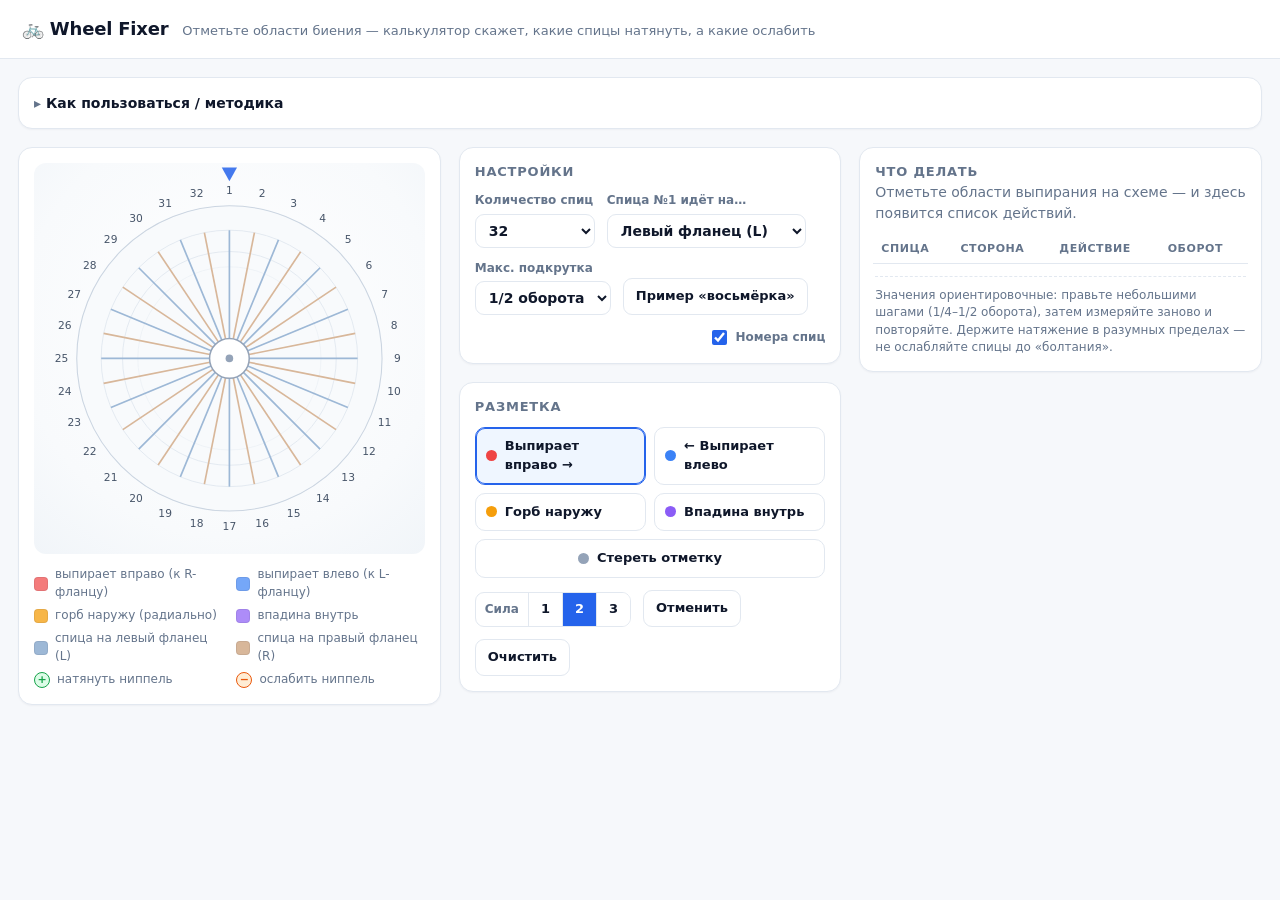
==== index.html @ 0b746a0b "Добавить favicon (SVG) и theme-color" ====
<!doctype html>
<html lang="ru">
<head>
<meta charset="utf-8" />
<meta name="viewport" content="width=device-width, initial-scale=1" />
<meta name="description" content="Калькулятор правки велосипедного колеса: отметьте зоны биения и узнайте, какие спицы натянуть, а какие ослабить." />
<meta name="theme-color" content="#2563eb" />
<link rel="icon" href="favicon.svg" type="image/svg+xml" />
<title>Wheel Fixer — калькулятор правки колеса</title>
<style>
  :root{
    --bg:#f6f8fb; --panel:#ffffff; --border:#e2e8f0; --line:#eef2f7;
    --text:#0f172a; --muted:#64748b; --accent:#2563eb; --accent-soft:#eff6ff;
    --latR:#ef4444; --latL:#3b82f6; --radO:#f59e0b; --radI:#8b5cf6;
    --tight:#16a34a; --tight-soft:#dcfce7; --loose:#ea580c; --loose-soft:#ffedd5;
    --radius:14px;
  }
  *{box-sizing:border-box}
  html,body{height:100%}
  body{
    margin:0; background:var(--bg); color:var(--text);
    font-family:system-ui,-apple-system,"Segoe UI",Roboto,"Helvetica Neue",Arial,sans-serif;
    -webkit-font-smoothing:antialiased; line-height:1.45;
  }
  header{
    padding:16px 22px; background:var(--panel); border-bottom:1px solid var(--border);
    display:flex; align-items:baseline; gap:14px; flex-wrap:wrap;
  }
  header h1{font-size:18px; margin:0; letter-spacing:-0.2px}
  header .sub{color:var(--muted); font-size:13px}
  header .sub a{color:var(--accent); text-decoration:none}

  main{
    max-width:1440px; margin:0 auto; padding:18px;
    display:grid; grid-template-columns:1fr; gap:18px; align-items:start;
  }
  @media (min-width:900px){
    main{grid-template-columns:minmax(280px,1fr) minmax(320px,1fr)}
    .wheel-card{grid-column:1}
    .controls-col{grid-column:2}
    .results-card{grid-column:1 / -1}
  }
  @media (min-width:1150px){
    main{grid-template-columns:minmax(300px,1.05fr) minmax(300px,0.95fr) minmax(320px,1fr)}
    .results-card{grid-column:3}
  }

  .card{
    background:var(--panel); border:1px solid var(--border); border-radius:var(--radius);
    padding:15px; box-shadow:0 1px 2px rgba(15,23,42,.04);
  }
  .results-card{display:flex; flex-direction:column}
  .controls-col{display:flex; flex-direction:column; gap:18px}
  .mshort{display:none}

  /* сегментированный переключатель «силы» отметки */
  .seg{display:inline-flex; align-items:stretch; border:1px solid var(--border); border-radius:9px; overflow:hidden; background:#fff}
  .seg-label{display:flex; align-items:center; padding:0 9px; font-size:12px; font-weight:600; color:var(--muted)}
  .seg-btn{font:inherit; font-size:13px; font-weight:700; border:0; border-left:1px solid var(--border); background:#fff; color:var(--text); padding:7px 12px; cursor:pointer}
  .seg-btn:hover{background:#f8fafc}
  .seg-btn.active{background:var(--accent); color:#fff}

  /* заголовок результатов (на мобильном — раскрывающийся) */
  .results-head{display:flex; align-items:center; justify-content:space-between; gap:10px}
  .results-head h2{margin:0}
  .res-toggle{
    display:none; align-items:center; justify-content:center; width:30px; height:30px;
    border-radius:8px; border:1px solid var(--border); background:#fff; color:var(--muted);
    font-size:13px; cursor:pointer; transition:transform .15s;
  }
  h2{font-size:13px; text-transform:uppercase; letter-spacing:.06em; color:var(--muted); margin:0 0 10px}

  /* ---------- wheel ---------- */
  .wheel-card{display:flex; flex-direction:column; gap:12px}
  #wheel{
    width:100%; height:auto; display:block; touch-action:none; cursor:crosshair;
    user-select:none; -webkit-user-select:none; -webkit-tap-highlight-color:transparent;
    background:radial-gradient(circle at 50% 42%, #ffffff 0%, #f8fafc 70%, #f1f5f9 100%);
    border-radius:12px;
  }
  .legend{display:grid; grid-template-columns:1fr 1fr; gap:6px 14px; font-size:12px; color:var(--muted)}
  .legend .item{display:flex; align-items:center; gap:7px}
  .sw{width:14px; height:14px; border-radius:4px; flex:0 0 auto; border:1px solid rgba(15,23,42,.08)}
  .sw.red{background:rgba(239,68,68,.7)} .sw.blue{background:rgba(59,130,246,.7)}
  .sw.amber{background:rgba(245,158,11,.75)} .sw.violet{background:rgba(139,92,246,.7)}
  .sw.L{background:#9db8d6} .sw.R{background:#d8b79a}
  .legend .badge{display:inline-flex;align-items:center;justify-content:center;width:16px;height:16px;border-radius:50%;font-weight:700;font-size:11px}
  .badge.t{background:var(--tight-soft);color:var(--tight);border:1px solid var(--tight)}
  .badge.l{background:var(--loose-soft);color:var(--loose);border:1px solid var(--loose)}

  /* блок «Как пользоваться» — на всю ширину */
  .span-all{grid-column:1 / -1}

  /* таблица результатов: ограниченная высота + внутренний скролл */
  .table-wrap{max-height:min(58vh,560px); overflow:auto; margin:0 -2px}
  .table-wrap table thead th{
    position:sticky; top:0; z-index:1; background:var(--panel);
    box-shadow:0 1px 0 var(--border);
  }

  /* ---------- controls ---------- */
  .row{display:flex; gap:12px; flex-wrap:wrap; align-items:flex-end; margin-bottom:12px}
  .row:last-child{margin-bottom:0}
  label{display:flex; flex-direction:column; gap:4px; font-size:12px; color:var(--muted); font-weight:600}
  select{font:inherit}
  select{
    padding:7px 9px; border:1px solid var(--border); border-radius:9px; background:#fff; color:var(--text);
    font-size:14px; min-width:120px;
  }

  .modes{display:grid; grid-template-columns:1fr 1fr; gap:8px; margin-bottom:12px}
  .mode{
    font:inherit; font-size:13px; font-weight:600; padding:9px 10px; cursor:pointer;
    border:1px solid var(--border); background:#fff; color:var(--text); border-radius:10px;
    display:flex; align-items:center; gap:8px; transition:.12s; text-align:left;
  }
  .mode:hover{border-color:#cbd5e1; background:#fafbfc}
  .mode .dot{width:11px;height:11px;border-radius:50%;flex:0 0 auto}
  .mode[data-mode=latR] .dot{background:var(--latR)}
  .mode[data-mode=latL] .dot{background:var(--latL)}
  .mode[data-mode=radO] .dot{background:var(--radO)}
  .mode[data-mode=radI] .dot{background:var(--radI)}
  .mode[data-mode=erase] .dot{background:#94a3b8}
  .mode.active{border-color:var(--accent); background:var(--accent-soft); box-shadow:0 0 0 1px var(--accent) inset}
  .mode.erase{grid-column:span 2; justify-content:center}

  button.btn{
    font:inherit; font-size:13px; font-weight:600; padding:8px 12px; cursor:pointer;
    border:1px solid var(--border); background:#fff; color:var(--text); border-radius:9px; transition:.12s;
  }
  button.btn:hover{background:#f8fafc; border-color:#cbd5e1}
  button.btn.primary{background:var(--accent); border-color:var(--accent); color:#fff}
  button.btn.primary:hover{background:#1d4ed8}
  .chk{flex-direction:row; align-items:center; gap:6px; font-weight:600; color:var(--muted); cursor:pointer; margin-left:auto}
  .chk input{accent-color:var(--accent); width:15px; height:15px}

  /* ---------- results ---------- */
  .summary{font-size:14px; margin-bottom:12px; color:var(--text)}
  .summary b.tight{color:var(--tight)} .summary b.loose{color:var(--loose)}
  .muted{color:var(--muted)}
  table{width:100%; border-collapse:collapse; font-size:14px}
  th{text-align:left; font-size:11px; text-transform:uppercase; letter-spacing:.05em; color:var(--muted); padding:6px 8px; border-bottom:1px solid var(--border)}
  td{padding:7px 8px; border-bottom:1px solid var(--line)}
  tr:last-child td{border-bottom:none}
  td:first-child{font-variant-numeric:tabular-nums; font-weight:700}
  .tag{display:inline-flex;align-items:center;justify-content:center;width:20px;height:20px;border-radius:6px;font-size:12px;font-weight:700}
  .tag.L{background:#e8f0fb;color:#2563eb} .tag.R{background:#fbeede;color:#b45309}
  .act{font-weight:600}
  .act.tight{color:var(--tight)} .act.loose{color:var(--loose)}
  .note{font-size:12px; color:var(--muted); margin-top:12px; padding-top:10px; border-top:1px dashed var(--border)}

  details.howto summary{cursor:pointer; font-weight:700; font-size:14px; color:var(--text); list-style:none}
  details.howto summary::-webkit-details-marker{display:none}
  details.howto summary::before{content:"▸ "; color:var(--muted)}
  details.howto[open] summary::before{content:"▾ "}
  details.howto .body{margin-top:12px; font-size:13px; color:#334155; display:flex; flex-direction:column; gap:10px}
  details.howto ol{margin:0; padding-left:20px; display:flex; flex-direction:column; gap:6px}
  /* на широком экране методика раскладывается в две колонки */
  @media (min-width:881px){
    details.howto .body{display:grid; grid-template-columns:1.15fr 1fr; gap:8px 30px; align-items:start}
    details.howto .body > ol{grid-row:span 3}
  }
  details.howto code{background:#f1f5f9; padding:1px 5px; border-radius:5px; font-size:12px}
  .callout{background:#fff7ed; border:1px solid #fed7aa; color:#9a3412; border-radius:10px; padding:9px 11px; font-size:12.5px}

  /* ---------- компактный режим для телефона ---------- */
  @media (max-width:720px){
    main{padding:10px; padding-bottom:160px; gap:12px}
    header{padding:12px 14px}
    header h1{font-size:16px}
    header .sub{display:none}
    .card{padding:12px; border-radius:12px}
    .wheel-card{padding:6px}
    .legend{font-size:10.5px; gap:5px 10px}
    .table-wrap{max-height:52vh}

    /* результаты сворачиваются в аккордеон */
    .res-toggle{display:inline-flex}
    .results-card .res-body{display:none}
    .results-card.open .res-body{display:block}
    .results-card.open .res-toggle{transform:rotate(180deg)}

    /* панель инструментов прижата к низу */
    .toolbar-card{
      position:fixed; left:0; right:0; bottom:0; z-index:60; margin:0;
      border-left:0; border-right:0; border-bottom:0;
      border-radius:14px 14px 0 0;
      padding:9px 10px calc(9px + env(safe-area-inset-bottom, 0px));
      box-shadow:0 -6px 24px rgba(15,23,42,.16);
    }
    .toolbar-card h2{display:none}
    .toolbar-card .modes{grid-template-columns:repeat(5, minmax(0,1fr)); gap:6px; margin-bottom:8px}
    .toolbar-card .mode{
      flex-direction:column; gap:2px; padding:8px 2px; font-size:10.5px;
      justify-content:center; text-align:center; line-height:1.15;
    }
    .toolbar-card .mode .mlong{display:none}
    .toolbar-card .mode .mshort{display:inline}
    .toolbar-card .mode.erase{grid-column:auto}
    .toolbar-row{gap:8px; margin-bottom:0; flex-wrap:nowrap}
    .toolbar-row .btn{padding:8px 10px; font-size:12px; flex:0 0 auto}
    .seg{flex:1 1 auto; min-width:0}
    .seg-btn{flex:1 1 0; padding:7px 0}
  }
</style>
</head>
<body>
<header>
  <h1>🚲 Wheel Fixer</h1>
  <span class="sub">Отметьте области биения — калькулятор скажет, какие спицы натянуть, а какие ослабить</span>
</header>

<main>
  <details class="card howto span-all">
    <summary>Как пользоваться / методика</summary>
      <div class="body">
        <ol>
          <li>Закрепите колесо в станке или в перевёрнутой раме.</li>
          <li>Сторона привода (трещотка / кассета) — это <b>правая сторона (R)</b>. Спицы, идущие к правому фланцу втулки, помечены R, к левому — L.</li>
          <li>Совместите верх схемы со <b>спицей №1</b>: найдите её на колесе и договоритесь, что она «на 12 часах». Нумерация — по часовой стрелке.</li>
          <li>Мелком или индикатором определите зоны биения. Кликните по нужному сегменту схемы (можно вести мышью, отмечая несколько подряд):
            <br>• <span style="color:#ef4444;font-weight:700">красный</span> — выпирает вправо; <span style="color:#3b82f6;font-weight:700">синий</span> — влево (это и есть «восьмёрка»);
            <br>• <span style="color:#f59e0b;font-weight:700">оранжевый</span> — горб наружу; <span style="color:#8b5cf6;font-weight:700">фиолетовый</span> — впадина (радиальное биение).</li>
          <li>Смотрите таблицу «Что делать»: для каждой спицы указано, натянуть (− нет, «+») или ослабить и на сколько оборотов.</li>
          <li>Подкрутите ниппели, снова проверьте колесо и повторите разметку. Обычно хватает 2–3 проходов.</li>
        </ol>
        <div class="callout">
          <b>Правило «восьмёрки» простыми словами:</b> там, где обод ушёл вправо, — натяните левую спицу и ослабьте правую (и наоборот). Калькулятор сам находит нужные спицы по обе стороны от отмеченного промежутка.
        </div>
        <div>
          <b>Про обороты:</b> «натянуть» — по часовой стрелке, если смотреть на ниппель со стороны обода (обычная правая резьба). Точное число оборотов зависит от колеса, поэтому значения даны как ориентир — начинайте с меньшего и контролируйте натяжение по «звону» спиц.
        </div>
        <div>
          <b>Оговорки:</b> модель предполагает, что спицы чередуются L/R (обычная классическая сборка). Если у вас нестандартная схема (2:1, радиальные спицы и т.п.) — трактуйте результат как подсказку по направлению.
        </div>
      </div>
  </details>

  <section class="card wheel-card">
    <svg id="wheel" viewBox="-128 -128 256 256" role="img" aria-label="Схема колеса. Кликайте по сегментам, чтобы отметить зоны биения."></svg>
    <div class="legend">
      <span class="item"><span class="sw red"></span>выпирает вправо (к R-фланцу)</span>
      <span class="item"><span class="sw blue"></span>выпирает влево (к L-фланцу)</span>
      <span class="item"><span class="sw amber"></span>горб наружу (радиально)</span>
      <span class="item"><span class="sw violet"></span>впадина внутрь</span>
      <span class="item"><span class="sw L"></span>спица на левый фланец (L)</span>
      <span class="item"><span class="sw R"></span>спица на правый фланец (R)</span>
      <span class="item"><span class="badge t">+</span>натянуть ниппель</span>
      <span class="item"><span class="badge l">−</span>ослабить ниппель</span>
    </div>
  </section>

  <div class="controls-col">
    <section class="card settings-card">
      <h2>Настройки</h2>
      <div class="row">
        <label>Количество спиц
          <select id="nSel"></select>
        </label>
        <label>Спица №1 идёт на…
          <select id="sideSel">
            <option value="L">Левый фланец (L)</option>
            <option value="R">Правый фланец (R)</option>
          </select>
        </label>
      </div>

      <div class="row">
        <label>Макс. подкрутка
          <select id="turnSel">
            <option value="0.25">1/4 оборота</option>
            <option value="0.5" selected>1/2 оборота</option>
            <option value="0.75">3/4 оборота</option>
            <option value="1">1 оборот</option>
          </select>
        </label>
        <button class="btn" id="exampleBtn">Пример «восьмёрка»</button>
        <label class="chk"><input type="checkbox" id="numChk" checked /> Номера спиц</label>
      </div>
    </section>

    <section class="card toolbar-card">
      <h2>Разметка</h2>
      <div class="modes" id="modes">
        <button class="mode active" data-mode="latR" title="Выпирает вправо (к R-фланцу)"><span class="dot"></span><span class="mlong">Выпирает вправо →</span><span class="mshort">→ вправо</span></button>
        <button class="mode" data-mode="latL" title="Выпирает влево (к L-фланцу)"><span class="dot"></span><span class="mlong">← Выпирает влево</span><span class="mshort">← влево</span></button>
        <button class="mode" data-mode="radO" title="Горб наружу (радиально)"><span class="dot"></span><span class="mlong">Горб наружу</span><span class="mshort">горб</span></button>
        <button class="mode" data-mode="radI" title="Впадина внутрь"><span class="dot"></span><span class="mlong">Впадина внутрь</span><span class="mshort">впадина</span></button>
        <button class="mode erase" data-mode="erase" title="Стереть отметку"><span class="dot"></span><span class="mlong">Стереть отметку</span><span class="mshort">стереть</span></button>
      </div>

      <div class="row toolbar-row">
        <div class="seg" id="segStr" role="group" aria-label="Сила отметки">
          <span class="seg-label">Сила</span>
          <button type="button" class="seg-btn" data-val="1">1</button>
          <button type="button" class="seg-btn active" data-val="2">2</button>
          <button type="button" class="seg-btn" data-val="3">3</button>
        </div>
        <button class="btn" id="undoBtn">Отменить</button>
        <button class="btn" id="clearBtn">Очистить</button>
      </div>
    </section>
  </div>

  <section class="card results-card" id="resultsCard">
      <div class="results-head">
        <h2>Что делать</h2>
        <button type="button" class="res-toggle" id="resToggle" aria-expanded="false" aria-controls="resBody" title="Показать/скрыть">▾</button>
      </div>
      <div id="summary" class="summary"></div>
      <div class="res-body" id="resBody">
        <div class="table-wrap">
          <table id="resTable">
            <thead><tr><th>Спица</th><th>Сторона</th><th>Действие</th><th>Оборот</th></tr></thead>
            <tbody></tbody>
          </table>
        </div>
        <div class="note">Значения ориентировочные: правьте небольшими шагами (1/4–1/2 оборота), затем измеряйте заново и повторяйте. Держите натяжение в разумных пределах — не ослабляйте спицы до «болтания».</div>
      </div>
  </section>
</main>

<script>
(function () {
  'use strict';

  var TAU = Math.PI * 2;
  var SIG = 0.85;      // ширина влияния спицы (в шагах между спицами)
  var LAMBDA = 0.04;   // регуляризация: держит решение локальным и практичным

  var SPOKE_COUNTS = [16, 18, 20, 24, 28, 32, 36, 40, 48];

  var svg = document.getElementById('wheel');

  var state = {
    n: 32,
    firstSide: 'L',
    lateral: [],
    radial: [],
    mode: 'latR',
    strength: 2,
    maxTurn: 0.5,
    showNumbers: true
  };

  var result = null;
  var history = [];
  var painting = false;
  var lastGap = null;
  var hoverGap = -1;

  /* ------------------------------------------------------------------ */
  /* геометрия и модель                                                  */
  /* ------------------------------------------------------------------ */

  function initMarks() {
    state.lateral = new Array(state.n).fill(0);
    state.radial = new Array(state.n).fill(0);
    history = [];
  }
  initMarks();

  function spokeSide(i) { return (i % 2 === 0) ? state.firstSide : (state.firstSide === 'L' ? 'R' : 'L'); }
  function sideSign(i) { return spokeSide(i) === 'R' ? 1 : -1; }
  function polar(a, r) { return [r * Math.sin(a), -r * Math.cos(a)]; }

  function sectorPath(a0, a1, r0, r1) {
    var p0 = polar(a0, r0), p1 = polar(a0, r1), p2 = polar(a1, r1), p3 = polar(a1, r0);
    var large = (a1 - a0) > Math.PI ? 1 : 0;
    return 'M' + p0[0].toFixed(2) + ' ' + p0[1].toFixed(2) +
           'L' + p1[0].toFixed(2) + ' ' + p1[1].toFixed(2) +
           'A' + r1 + ' ' + r1 + ' 0 ' + large + ' 1 ' + p2[0].toFixed(2) + ' ' + p2[1].toFixed(2) +
           'L' + p3[0].toFixed(2) + ' ' + p3[1].toFixed(2) +
           'A' + r0 + ' ' + r0 + ' 0 ' + large + ' 0 ' + p0[0].toFixed(2) + ' ' + p0[1].toFixed(2) + 'Z';
  }

  // круговая дистанция между позицией промежутка (дробная) и спицей j (целая), в шагах
  function distSpokes(a, b) {
    var d = Math.abs(a - b) % state.n;
    return Math.min(d, state.n - d);
  }
  function kernel(d) { return Math.exp(-(d * d) / (SIG * SIG)); }

  function latFill(v) {
    var o = Math.min(0.9, 0.2 + 0.24 * Math.abs(v));
    return v > 0 ? 'rgba(239,68,68,' + o + ')' : 'rgba(59,130,246,' + o + ')';
  }
  function radFill(v) {
    var o = Math.min(0.9, 0.2 + 0.24 * Math.abs(v));
    return v > 0 ? 'rgba(245,158,11,' + o + ')' : 'rgba(139,92,246,' + o + ')';
  }

  /* Решение методом наименьших квадратов с регуляризацией (МНК + Тихонов).
     Неизвестные t[j] — изменение натяжения спицы j (t>0 — натянуть).
     Боковое смещение промежутка g:  u = Σ s_j·K·t_j , цель u = -lateral[g]
     Радиальное смещение:            w = Σ K·t_j   , цель w = radial[g]      */
  function gaussSolve(M) {
    var n = M.length;
    for (var col = 0; col < n; col++) {
      var piv = col;
      for (var r = col + 1; r < n; r++) {
        if (Math.abs(M[r][col]) > Math.abs(M[piv][col])) piv = r;
      }
      if (Math.abs(M[piv][col]) < 1e-12) continue;
      var tmp = M[col]; M[col] = M[piv]; M[piv] = tmp;
      var pv = M[col][col];
      for (var c = col; c <= n; c++) M[col][c] /= pv;
      for (var rr = 0; rr < n; rr++) {
        if (rr === col) continue;
        var f = M[rr][col];
        if (f === 0) continue;
        for (var cc = col; cc <= n; cc++) M[rr][cc] -= f * M[col][cc];
      }
    }
    return M.map(function (row) { return row[n]; });
  }

  function compute() {
    var N = state.n, g, j, row;
    var rows = [], rhs = [];

    for (g = 0; g < N; g++) {
      if (state.lateral[g] !== 0) {
        row = new Array(N);
        for (j = 0; j < N; j++) row[j] = sideSign(j) * kernel(distSpokes(g + 0.5, j));
        rows.push(row); rhs.push(-state.lateral[g]);
      }
      if (state.radial[g] !== 0) {
        row = new Array(N);
        for (j = 0; j < N; j++) row[j] = kernel(distSpokes(g + 0.5, j));
        rows.push(row); rhs.push(state.radial[g]);
      }
    }
    if (rows.length === 0) { result = null; return; }

    var ATA = [], ATb = new Array(N).fill(0), i, k;
    for (i = 0; i < N; i++) ATA.push(new Array(N).fill(0));
    for (k = 0; k < rows.length; k++) {
      var rw = rows[k];
      for (i = 0; i < N; i++) {
        var ai = rw[i];
        if (ai === 0) continue;
        ATb[i] += ai * rhs[k];
        for (j = 0; j < N; j++) ATA[i][j] += ai * rw[j];
      }
    }
    for (i = 0; i < N; i++) ATA[i][i] += LAMBDA;

    var M = ATA.map(function (r, idx) { return r.concat([ATb[idx]]); });
    var t = gaussSolve(M);

    var maxAbs = 0;
    for (i = 0; i < N; i++) maxAbs = Math.max(maxAbs, Math.abs(t[i]));
    if (maxAbs < 1e-9) { result = null; return; }

    var turns = t.map(function (x) {
      return Math.round((x / maxAbs * state.maxTurn) * 8) / 8;
    });

    var num = 0, den = 0;
    for (k = 0; k < rows.length; k++) {
      var p = 0;
      for (j = 0; j < N; j++) p += rows[k][j] * t[j];
      num = Math.max(num, Math.abs(p - rhs[k]));
      den = Math.max(den, Math.abs(rhs[k]));
    }
    result = { turns: turns, residual: den ? num / den : 0 };
  }

  /* ------------------------------------------------------------------ */
  /* отрисовка                                                           */
  /* ------------------------------------------------------------------ */

  function draw() {
    var N = state.n, da = TAU / N, g, i, s = '';

    // фон и базовые кольца
    s += '<circle cx="0" cy="0" r="100" fill="#f8fafc" stroke="#cbd5e1" stroke-width="0.7"/>';
    s += '<circle cx="0" cy="0" r="84" fill="none" stroke="#e2e8f0" stroke-width="0.6"/>';
    s += '<circle cx="0" cy="0" r="70" fill="none" stroke="#e2e8f0" stroke-width="0.6"/>';
    s += '<circle cx="0" cy="0" r="60" fill="none" stroke="#eef2f7" stroke-width="0.6"/>';

    // отметки
    for (g = 0; g < N; g++) {
      var a0 = g * da, a1 = (g + 1) * da;
      if (state.lateral[g] !== 0) s += '<path d="' + sectorPath(a0, a1, 84, 100) + '" fill="' + latFill(state.lateral[g]) + '"/>';
      if (state.radial[g] !== 0) s += '<path d="' + sectorPath(a0, a1, 60, 70) + '" fill="' + radFill(state.radial[g]) + '"/>';
    }

    // подсветка наведения
    if (hoverGap >= 0) {
      s += '<path d="' + sectorPath(hoverGap * da, (hoverGap + 1) * da, 58, 102) +
           '" fill="rgba(15,23,42,0.05)" stroke="#94a3b8" stroke-width="0.6" pointer-events="none"/>';
    }

    // спицы
    for (i = 0; i < N; i++) {
      var a = i * da;
      var sp = polar(a, 13), ep = polar(a, 84);
      var col = spokeSide(i) === 'L' ? '#9db8d6' : '#d8b79a';
      s += '<line x1="' + sp[0].toFixed(2) + '" y1="' + sp[1].toFixed(2) +
           '" x2="' + ep[0].toFixed(2) + '" y2="' + ep[1].toFixed(2) +
           '" stroke="' + col + '" stroke-width="1.1"/>';
    }

    // подсветка спиц, требующих действия
    if (result) {
      for (i = 0; i < N; i++) {
        var tv = result.turns[i];
        if (Math.abs(tv) < 0.125 - 1e-9) continue;
        var aa = i * da;
        var q1 = polar(aa, 13), q2 = polar(aa, 84);
        var c2 = tv > 0 ? '#16a34a' : '#ea580c';
        s += '<line x1="' + q1[0].toFixed(2) + '" y1="' + q1[1].toFixed(2) +
             '" x2="' + q2[0].toFixed(2) + '" y2="' + q2[1].toFixed(2) +
             '" stroke="' + c2 + '" stroke-width="2.4" stroke-linecap="round" opacity="0.85"/>';
      }
    }

    // втулка
    s += '<circle cx="0" cy="0" r="13" fill="#ffffff" stroke="#94a3b8" stroke-width="1"/>';
    s += '<circle cx="0" cy="0" r="2.5" fill="#94a3b8"/>';

    // значки «натянуть / ослабить»
    if (result) {
      for (i = 0; i < N; i++) {
        var t2 = result.turns[i];
        if (Math.abs(t2) < 0.125 - 1e-9) continue;
        var ang = i * da;
        var bp = polar(ang, 50);
        var tight = t2 > 0;
        var fill = tight ? '#dcfce7' : '#ffedd5';
        var stroke = tight ? '#16a34a' : '#ea580c';
        var glyph = tight ? '+' : '−';
        s += '<circle cx="' + bp[0].toFixed(2) + '" cy="' + bp[1].toFixed(2) + '" r="4.6" fill="' + fill + '" stroke="' + stroke + '" stroke-width="0.9"/>';
        s += '<text x="' + bp[0].toFixed(2) + '" y="' + (bp[1] + 2.1).toFixed(2) + '" text-anchor="middle" font-size="7" font-weight="700" fill="' + stroke + '">' + glyph + '</text>';
      }
    }

    // номера спиц
    if (state.showNumbers) {
      for (i = 0; i < N; i++) {
        var np = polar(i * da, 110);
        s += '<text x="' + np[0].toFixed(2) + '" y="' + (np[1] + 2.4).toFixed(2) + '" text-anchor="middle" font-size="7" fill="#475569">' + (i + 1) + '</text>';
      }
    }

    // метка старта (спица №1 сверху)
    s += '<path d="M0 -116 L-5 -125 L5 -125 Z" fill="#2563eb" opacity="0.85"/>';

    svg.innerHTML = s;
  }

  /* ------------------------------------------------------------------ */
  /* таблица результатов                                                 */
  /* ------------------------------------------------------------------ */

  function frac(v) {
    var a = Math.round(Math.abs(v) * 8) / 8;
    var map = { '0.125': '1/8', '0.25': '1/4', '0.375': '3/8', '0.5': '1/2', '0.625': '5/8', '0.75': '3/4', '0.875': '7/8', '1': '1' };
    return map[String(a)] || a.toFixed(2);
  }

  function renderResults() {
    var tbody = document.querySelector('#resTable tbody');
    var summary = document.getElementById('summary');

    if (!result) {
      summary.innerHTML = '<span class="muted">Отметьте области выпирания на схеме — и здесь появится список действий.</span>';
      tbody.innerHTML = '';
      return;
    }

    var items = [];
    for (var i = 0; i < state.n; i++) {
      var tv = result.turns[i];
      if (Math.abs(tv) >= 0.125 - 1e-9) items.push({ i: i, side: spokeSide(i), tv: tv });
    }

    if (items.length === 0) {
      summary.innerHTML = '<span class="muted">По этой разметке правки не требуется 🙂</span>';
      tbody.innerHTML = '';
      return;
    }

    var tight = items.filter(function (x) { return x.tv > 0; }).length;
    var loose = items.length - tight;
    summary.innerHTML = 'Натянуть: <b class="tight">' + tight + '</b> · Ослабить: <b class="loose">' + loose +
      '</b> · Всего спиц: <b>' + items.length + '</b>';

    items.sort(function (a, b) { return a.i - b.i; });
    tbody.innerHTML = items.map(function (x) {
      var sideTag = x.side === 'L' ? '<span class="tag L">L</span>' : '<span class="tag R">R</span>';
      var act = x.tv > 0 ? '<span class="act tight">натянуть +</span>' : '<span class="act loose">ослабить −</span>';
      return '<tr><td>' + (x.i + 1) + '</td><td>' + sideTag + '</td><td>' + act + '</td><td>' + frac(x.tv) + ' об.</td></tr>';
    }).join('');
  }

  function update() { compute(); draw(); renderResults(); }

  /* ------------------------------------------------------------------ */
  /* ввод: клик / перетаскивание по сегментам                            */
  /* ------------------------------------------------------------------ */

  function gapAt(evt) {
    var m = svg.getScreenCTM();
    if (!m) return -1;
    var pt = svg.createSVGPoint();
    pt.x = evt.clientX; pt.y = evt.clientY;
    var loc = pt.matrixTransform(m.inverse());
    var r = Math.hypot(loc.x, loc.y);
    if (r < 52 || r > 108) return -1;
    var a = Math.atan2(loc.x, -loc.y);
    if (a < 0) a += TAU;
    return Math.floor(a / (TAU / state.n)) % state.n;
  }

  function applyMark(g) {
    if (g < 0) return;
    var st = state.strength;
    switch (state.mode) {
      case 'latR': state.lateral[g] = st; break;
      case 'latL': state.lateral[g] = -st; break;
      case 'radO': state.radial[g] = st; break;
      case 'radI': state.radial[g] = -st; break;
      case 'erase': state.lateral[g] = 0; state.radial[g] = 0; break;
    }
  }

  function pushHistory() {
    history.push({ l: state.lateral.slice(), r: state.radial.slice() });
    if (history.length > 80) history.shift();
  }

  // закрашивает путь между двумя промежутками, чтобы перетаскивание не «пропускало» сегменты
  function paintTo(g) {
    if (g < 0) return;
    if (lastGap === null || lastGap === g) {
      applyMark(g);
    } else {
      var N = state.n;
      var d = g - lastGap;
      d = ((d % N) + N) % N;
      if (d > N / 2) d -= N;
      var step = d > 0 ? 1 : -1;
      for (var k = 1; k <= Math.abs(d); k++) {
        applyMark(((lastGap + step * k) % N + N) % N);
      }
    }
    lastGap = g;
  }

  svg.addEventListener('pointerdown', function (e) {
    if (e.pointerType === 'mouse' && e.button !== 0) return;
    e.preventDefault();
    pushHistory();
    painting = true;
    lastGap = null;
    try { svg.setPointerCapture(e.pointerId); } catch (err) { /* ignore */ }
    paintTo(gapAt(e));
    update();
  });

  svg.addEventListener('pointermove', function (e) {
    if (painting) {
      paintTo(gapAt(e));
      update();
    } else {
      var g = gapAt(e);
      if (g !== hoverGap) { hoverGap = g; draw(); }
    }
  });

  function endPaint() { painting = false; lastGap = null; }
  svg.addEventListener('pointerup', endPaint);
  svg.addEventListener('pointercancel', endPaint);
  svg.addEventListener('pointerleave', function () {
    if (hoverGap !== -1) { hoverGap = -1; draw(); }
  });

  /* ------------------------------------------------------------------ */
  /* элементы управления                                                 */
  /* ------------------------------------------------------------------ */

  var nSel = document.getElementById('nSel');
  SPOKE_COUNTS.forEach(function (c) {
    var o = document.createElement('option');
    o.value = c; o.textContent = c;
    if (c === 32) o.selected = true;
    nSel.appendChild(o);
  });

  nSel.addEventListener('change', function () {
    state.n = parseInt(nSel.value, 10) || 32;
    initMarks();
    result = null;
    update();
  });

  var sideSel = document.getElementById('sideSel');
  sideSel.addEventListener('change', function () {
    state.firstSide = sideSel.value;
    update();
  });

  var modeButtons = Array.prototype.slice.call(document.querySelectorAll('.mode'));
  modeButtons.forEach(function (btn) {
    btn.addEventListener('click', function () {
      state.mode = btn.getAttribute('data-mode');
      modeButtons.forEach(function (b) { b.classList.toggle('active', b === btn); });
      draw();
    });
  });

  var segStr = document.getElementById('segStr');
  segStr.addEventListener('click', function (e) {
    var b = e.target.closest ? e.target.closest('.seg-btn') : null;
    if (!b) return;
    state.strength = parseInt(b.getAttribute('data-val'), 10);
    Array.prototype.forEach.call(segStr.querySelectorAll('.seg-btn'), function (x) {
      x.classList.toggle('active', x === b);
    });
  });

  var resultsCard = document.getElementById('resultsCard');
  var resToggle = document.getElementById('resToggle');
  resToggle.addEventListener('click', function () {
    var open = resultsCard.classList.toggle('open');
    resToggle.setAttribute('aria-expanded', String(open));
  });

  var turnSel = document.getElementById('turnSel');
  turnSel.addEventListener('change', function () {
    state.maxTurn = parseFloat(turnSel.value);
    update();
  });

  var numChk = document.getElementById('numChk');
  numChk.addEventListener('change', function () {
    state.showNumbers = numChk.checked;
    draw();
  });

  document.getElementById('clearBtn').addEventListener('click', function () {
    pushHistory();
    state.lateral.fill(0);
    state.radial.fill(0);
    update();
  });

  document.getElementById('undoBtn').addEventListener('click', function () {
    if (!history.length) return;
    var st = history.pop();
    state.lateral = st.l;
    state.radial = st.r;
    update();
  });

  document.getElementById('exampleBtn').addEventListener('click', function () {
    pushHistory();
    state.lateral.fill(0);
    state.radial.fill(0);
    var c1 = Math.round(state.n * 0.14);
    var c2 = Math.round(state.n * 0.64);
    for (var d = -1; d <= 1; d++) {
      state.lateral[(c1 + d + state.n) % state.n] = 2;
      state.lateral[(c2 + d + state.n) % state.n] = -2;
    }
    update();
  });

  window.addEventListener('keydown', function (e) {
    if ((e.ctrlKey || e.metaKey) && (e.key === 'z' || e.key === 'Z')) {
      e.preventDefault();
      document.getElementById('undoBtn').click();
    }
  });

  // старт
  update();
})();
</script>
</body>
</html>
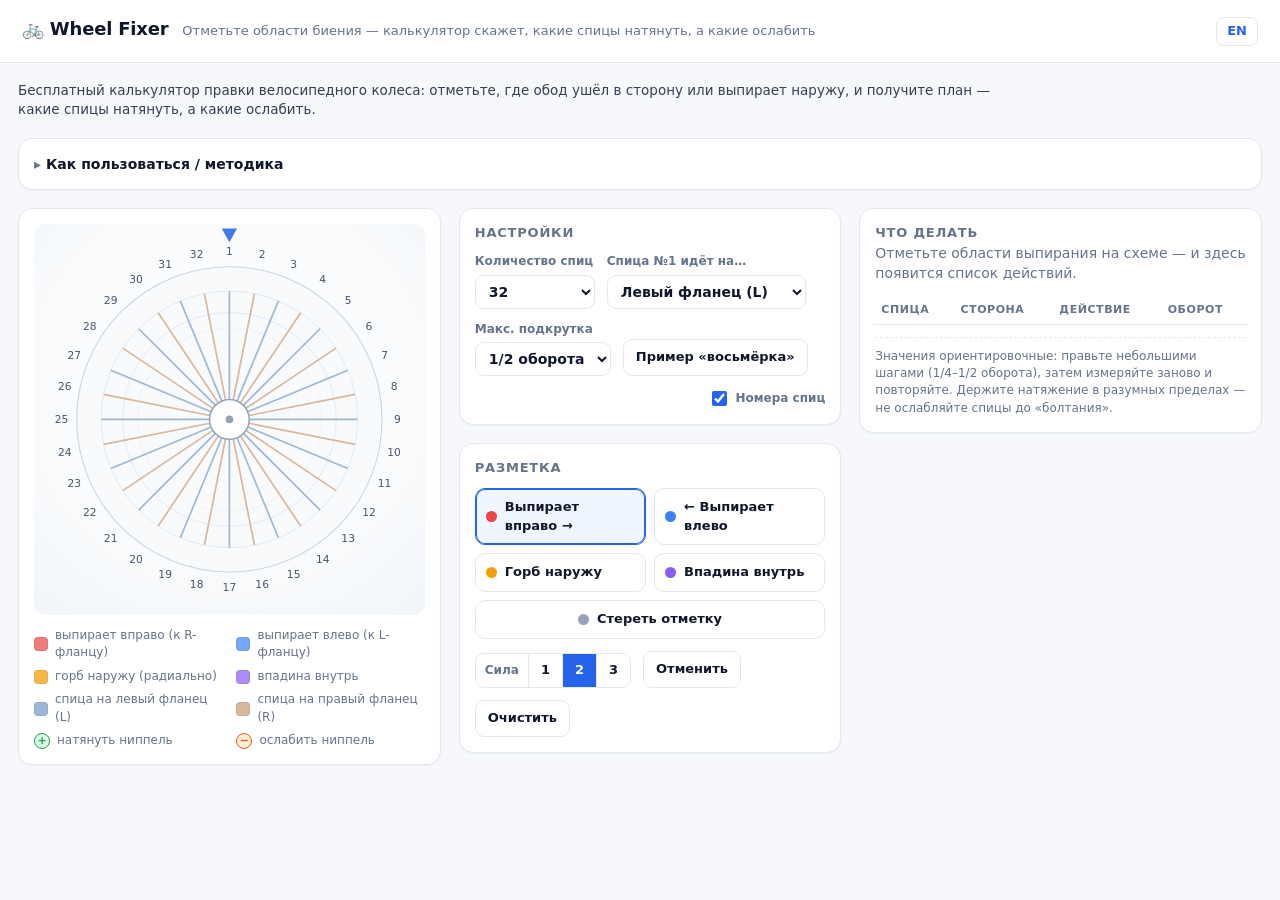
==== commit 26d008dc: "SEO + английская версия: /en/ с hreflang, canonical, OG/Twitter, JSON-LD, sitemap, robots; вынести C" ====
--- a/index.html
+++ b/index.html
@@ -3,214 +3,44 @@
 <head>
 <meta charset="utf-8" />
 <meta name="viewport" content="width=device-width, initial-scale=1" />
-<meta name="description" content="Калькулятор правки велосипедного колеса: отметьте зоны биения и узнайте, какие спицы натянуть, а какие ослабить." />
+<meta name="description" content="Бесплатный калькулятор правки велосипедного колеса: отметьте «восьмёрку» на схеме — узнаете, какие спицы натянуть, а какие ослабить и насколько." />
+<link rel="canonical" href="https://teodar.github.io/wheel-fixer/" />
+<link rel="alternate" hreflang="ru" href="https://teodar.github.io/wheel-fixer/" />
+<link rel="alternate" hreflang="en" href="https://teodar.github.io/wheel-fixer/en/" />
+<link rel="alternate" hreflang="x-default" href="https://teodar.github.io/wheel-fixer/" />
+<meta name="robots" content="index,follow" />
 <meta name="theme-color" content="#2563eb" />
 <link rel="icon" href="favicon.svg" type="image/svg+xml" />
-<title>Wheel Fixer — калькулятор правки колеса</title>
-<style>
-  :root{
-    --bg:#f6f8fb; --panel:#ffffff; --border:#e2e8f0; --line:#eef2f7;
-    --text:#0f172a; --muted:#64748b; --accent:#2563eb; --accent-soft:#eff6ff;
-    --latR:#ef4444; --latL:#3b82f6; --radO:#f59e0b; --radI:#8b5cf6;
-    --tight:#16a34a; --tight-soft:#dcfce7; --loose:#ea580c; --loose-soft:#ffedd5;
-    --radius:14px;
-  }
-  *{box-sizing:border-box}
-  html,body{height:100%}
-  body{
-    margin:0; background:var(--bg); color:var(--text);
-    font-family:system-ui,-apple-system,"Segoe UI",Roboto,"Helvetica Neue",Arial,sans-serif;
-    -webkit-font-smoothing:antialiased; line-height:1.45;
-  }
-  header{
-    padding:16px 22px; background:var(--panel); border-bottom:1px solid var(--border);
-    display:flex; align-items:baseline; gap:14px; flex-wrap:wrap;
-  }
-  header h1{font-size:18px; margin:0; letter-spacing:-0.2px}
-  header .sub{color:var(--muted); font-size:13px}
-  header .sub a{color:var(--accent); text-decoration:none}
+<meta property="og:type" content="website" />
+<meta property="og:site_name" content="Wheel Fixer" />
+<meta property="og:title" content="Калькулятор правки велосипедного колеса — Wheel Fixer" />
+<meta property="og:description" content="Отметьте «восьмёрку» на схеме — калькулятор покажет, какие спицы натянуть, а какие ослабить." />
+<meta property="og:url" content="https://teodar.github.io/wheel-fixer/" />
+<meta property="og:image" content="https://teodar.github.io/wheel-fixer/og.png" />
+<meta property="og:image:width" content="1200" />
+<meta property="og:image:height" content="630" />
+<meta property="og:locale" content="ru_RU" />
+<meta property="og:locale:alternate" content="en_US" />
+<meta name="twitter:card" content="summary_large_image" />
+<meta name="twitter:title" content="Калькулятор правки велосипедного колеса — Wheel Fixer" />
+<meta name="twitter:description" content="Отметьте «восьмёрку» на схеме — калькулятор покажет, какие спицы натянуть, а какие ослабить." />
+<meta name="twitter:image" content="https://teodar.github.io/wheel-fixer/og.png" />
+<link rel="stylesheet" href="styles.css" />
+<script type="application/ld+json">
+{"@context":"https://schema.org","@type":"WebApplication","name":"Wheel Fixer","alternateName":"Калькулятор правки велосипедного колеса","url":"https://teodar.github.io/wheel-fixer/","applicationCategory":"UtilityApplication","operatingSystem":"Any (modern web browser)","browserRequirements":"Requires JavaScript","inLanguage":"ru","isAccessibleForFree":true,"offers":{"@type":"Offer","price":"0","priceCurrency":"USD"},"description":"Бесплатный веб-калькулятор правки велосипедного колеса: отметьте зоны бокового и радиального биения и получите список спиц, которые нужно натянуть или ослабить."}
+</script>
+<title>Калькулятор правки велосипедного колеса — Wheel Fixer</title>
 
-  main{
-    max-width:1440px; margin:0 auto; padding:18px;
-    display:grid; grid-template-columns:1fr; gap:18px; align-items:start;
-  }
-  @media (min-width:900px){
-    main{grid-template-columns:minmax(280px,1fr) minmax(320px,1fr)}
-    .wheel-card{grid-column:1}
-    .controls-col{grid-column:2}
-    .results-card{grid-column:1 / -1}
-  }
-  @media (min-width:1150px){
-    main{grid-template-columns:minmax(300px,1.05fr) minmax(300px,0.95fr) minmax(320px,1fr)}
-    .results-card{grid-column:3}
-  }
-
-  .card{
-    background:var(--panel); border:1px solid var(--border); border-radius:var(--radius);
-    padding:15px; box-shadow:0 1px 2px rgba(15,23,42,.04);
-  }
-  .results-card{display:flex; flex-direction:column}
-  .controls-col{display:flex; flex-direction:column; gap:18px}
-  .mshort{display:none}
-
-  /* сегментированный переключатель «силы» отметки */
-  .seg{display:inline-flex; align-items:stretch; border:1px solid var(--border); border-radius:9px; overflow:hidden; background:#fff}
-  .seg-label{display:flex; align-items:center; padding:0 9px; font-size:12px; font-weight:600; color:var(--muted)}
-  .seg-btn{font:inherit; font-size:13px; font-weight:700; border:0; border-left:1px solid var(--border); background:#fff; color:var(--text); padding:7px 12px; cursor:pointer}
-  .seg-btn:hover{background:#f8fafc}
-  .seg-btn.active{background:var(--accent); color:#fff}
-
-  /* заголовок результатов (на мобильном — раскрывающийся) */
-  .results-head{display:flex; align-items:center; justify-content:space-between; gap:10px}
-  .results-head h2{margin:0}
-  .res-toggle{
-    display:none; align-items:center; justify-content:center; width:30px; height:30px;
-    border-radius:8px; border:1px solid var(--border); background:#fff; color:var(--muted);
-    font-size:13px; cursor:pointer; transition:transform .15s;
-  }
-  h2{font-size:13px; text-transform:uppercase; letter-spacing:.06em; color:var(--muted); margin:0 0 10px}
-
-  /* ---------- wheel ---------- */
-  .wheel-card{display:flex; flex-direction:column; gap:12px}
-  #wheel{
-    width:100%; height:auto; display:block; touch-action:none; cursor:crosshair;
-    user-select:none; -webkit-user-select:none; -webkit-tap-highlight-color:transparent;
-    background:radial-gradient(circle at 50% 42%, #ffffff 0%, #f8fafc 70%, #f1f5f9 100%);
-    border-radius:12px;
-  }
-  .legend{display:grid; grid-template-columns:1fr 1fr; gap:6px 14px; font-size:12px; color:var(--muted)}
-  .legend .item{display:flex; align-items:center; gap:7px}
-  .sw{width:14px; height:14px; border-radius:4px; flex:0 0 auto; border:1px solid rgba(15,23,42,.08)}
-  .sw.red{background:rgba(239,68,68,.7)} .sw.blue{background:rgba(59,130,246,.7)}
-  .sw.amber{background:rgba(245,158,11,.75)} .sw.violet{background:rgba(139,92,246,.7)}
-  .sw.L{background:#9db8d6} .sw.R{background:#d8b79a}
-  .legend .badge{display:inline-flex;align-items:center;justify-content:center;width:16px;height:16px;border-radius:50%;font-weight:700;font-size:11px}
-  .badge.t{background:var(--tight-soft);color:var(--tight);border:1px solid var(--tight)}
-  .badge.l{background:var(--loose-soft);color:var(--loose);border:1px solid var(--loose)}
-
-  /* блок «Как пользоваться» — на всю ширину */
-  .span-all{grid-column:1 / -1}
-
-  /* таблица результатов: ограниченная высота + внутренний скролл */
-  .table-wrap{max-height:min(58vh,560px); overflow:auto; margin:0 -2px}
-  .table-wrap table thead th{
-    position:sticky; top:0; z-index:1; background:var(--panel);
-    box-shadow:0 1px 0 var(--border);
-  }
-
-  /* ---------- controls ---------- */
-  .row{display:flex; gap:12px; flex-wrap:wrap; align-items:flex-end; margin-bottom:12px}
-  .row:last-child{margin-bottom:0}
-  label{display:flex; flex-direction:column; gap:4px; font-size:12px; color:var(--muted); font-weight:600}
-  select{font:inherit}
-  select{
-    padding:7px 9px; border:1px solid var(--border); border-radius:9px; background:#fff; color:var(--text);
-    font-size:14px; min-width:120px;
-  }
-
-  .modes{display:grid; grid-template-columns:1fr 1fr; gap:8px; margin-bottom:12px}
-  .mode{
-    font:inherit; font-size:13px; font-weight:600; padding:9px 10px; cursor:pointer;
-    border:1px solid var(--border); background:#fff; color:var(--text); border-radius:10px;
-    display:flex; align-items:center; gap:8px; transition:.12s; text-align:left;
-  }
-  .mode:hover{border-color:#cbd5e1; background:#fafbfc}
-  .mode .dot{width:11px;height:11px;border-radius:50%;flex:0 0 auto}
-  .mode[data-mode=latR] .dot{background:var(--latR)}
-  .mode[data-mode=latL] .dot{background:var(--latL)}
-  .mode[data-mode=radO] .dot{background:var(--radO)}
-  .mode[data-mode=radI] .dot{background:var(--radI)}
-  .mode[data-mode=erase] .dot{background:#94a3b8}
-  .mode.active{border-color:var(--accent); background:var(--accent-soft); box-shadow:0 0 0 1px var(--accent) inset}
-  .mode.erase{grid-column:span 2; justify-content:center}
-
-  button.btn{
-    font:inherit; font-size:13px; font-weight:600; padding:8px 12px; cursor:pointer;
-    border:1px solid var(--border); background:#fff; color:var(--text); border-radius:9px; transition:.12s;
-  }
-  button.btn:hover{background:#f8fafc; border-color:#cbd5e1}
-  button.btn.primary{background:var(--accent); border-color:var(--accent); color:#fff}
-  button.btn.primary:hover{background:#1d4ed8}
-  .chk{flex-direction:row; align-items:center; gap:6px; font-weight:600; color:var(--muted); cursor:pointer; margin-left:auto}
-  .chk input{accent-color:var(--accent); width:15px; height:15px}
-
-  /* ---------- results ---------- */
-  .summary{font-size:14px; margin-bottom:12px; color:var(--text)}
-  .summary b.tight{color:var(--tight)} .summary b.loose{color:var(--loose)}
-  .muted{color:var(--muted)}
-  table{width:100%; border-collapse:collapse; font-size:14px}
-  th{text-align:left; font-size:11px; text-transform:uppercase; letter-spacing:.05em; color:var(--muted); padding:6px 8px; border-bottom:1px solid var(--border)}
-  td{padding:7px 8px; border-bottom:1px solid var(--line)}
-  tr:last-child td{border-bottom:none}
-  td:first-child{font-variant-numeric:tabular-nums; font-weight:700}
-  .tag{display:inline-flex;align-items:center;justify-content:center;width:20px;height:20px;border-radius:6px;font-size:12px;font-weight:700}
-  .tag.L{background:#e8f0fb;color:#2563eb} .tag.R{background:#fbeede;color:#b45309}
-  .act{font-weight:600}
-  .act.tight{color:var(--tight)} .act.loose{color:var(--loose)}
-  .note{font-size:12px; color:var(--muted); margin-top:12px; padding-top:10px; border-top:1px dashed var(--border)}
-
-  details.howto summary{cursor:pointer; font-weight:700; font-size:14px; color:var(--text); list-style:none}
-  details.howto summary::-webkit-details-marker{display:none}
-  details.howto summary::before{content:"▸ "; color:var(--muted)}
-  details.howto[open] summary::before{content:"▾ "}
-  details.howto .body{margin-top:12px; font-size:13px; color:#334155; display:flex; flex-direction:column; gap:10px}
-  details.howto ol{margin:0; padding-left:20px; display:flex; flex-direction:column; gap:6px}
-  /* на широком экране методика раскладывается в две колонки */
-  @media (min-width:881px){
-    details.howto .body{display:grid; grid-template-columns:1.15fr 1fr; gap:8px 30px; align-items:start}
-    details.howto .body > ol{grid-row:span 3}
-  }
-  details.howto code{background:#f1f5f9; padding:1px 5px; border-radius:5px; font-size:12px}
-  .callout{background:#fff7ed; border:1px solid #fed7aa; color:#9a3412; border-radius:10px; padding:9px 11px; font-size:12.5px}
-
-  /* ---------- компактный режим для телефона ---------- */
-  @media (max-width:720px){
-    main{padding:10px; padding-bottom:160px; gap:12px}
-    header{padding:12px 14px}
-    header h1{font-size:16px}
-    header .sub{display:none}
-    .card{padding:12px; border-radius:12px}
-    .wheel-card{padding:6px}
-    .legend{font-size:10.5px; gap:5px 10px}
-    .table-wrap{max-height:52vh}
-
-    /* результаты сворачиваются в аккордеон */
-    .res-toggle{display:inline-flex}
-    .results-card .res-body{display:none}
-    .results-card.open .res-body{display:block}
-    .results-card.open .res-toggle{transform:rotate(180deg)}
-
-    /* панель инструментов прижата к низу */
-    .toolbar-card{
-      position:fixed; left:0; right:0; bottom:0; z-index:60; margin:0;
-      border-left:0; border-right:0; border-bottom:0;
-      border-radius:14px 14px 0 0;
-      padding:9px 10px calc(9px + env(safe-area-inset-bottom, 0px));
-      box-shadow:0 -6px 24px rgba(15,23,42,.16);
-    }
-    .toolbar-card h2{display:none}
-    .toolbar-card .modes{grid-template-columns:repeat(5, minmax(0,1fr)); gap:6px; margin-bottom:8px}
-    .toolbar-card .mode{
-      flex-direction:column; gap:2px; padding:8px 2px; font-size:10.5px;
-      justify-content:center; text-align:center; line-height:1.15;
-    }
-    .toolbar-card .mode .mlong{display:none}
-    .toolbar-card .mode .mshort{display:inline}
-    .toolbar-card .mode.erase{grid-column:auto}
-    .toolbar-row{gap:8px; margin-bottom:0; flex-wrap:nowrap}
-    .toolbar-row .btn{padding:8px 10px; font-size:12px; flex:0 0 auto}
-    .seg{flex:1 1 auto; min-width:0}
-    .seg-btn{flex:1 1 0; padding:7px 0}
-  }
-</style>
 </head>
 <body>
 <header>
   <h1>🚲 Wheel Fixer</h1>
   <span class="sub">Отметьте области биения — калькулятор скажет, какие спицы натянуть, а какие ослабить</span>
+    <a class="lang" href="en/" hreflang="en" title="English version">EN</a>
 </header>
 
 <main>
+    <p class="intro span-all">Бесплатный калькулятор правки велосипедного колеса: отметьте, где обод ушёл в сторону или выпирает наружу, и получите план — какие спицы натянуть, а какие ослабить.</p>
   <details class="card howto span-all">
     <summary>Как пользоваться / методика</summary>
       <div class="body">
@@ -320,465 +150,6 @@
   </section>
 </main>
 
-<script>
-(function () {
-  'use strict';
-
-  var TAU = Math.PI * 2;
-  var SIG = 0.85;      // ширина влияния спицы (в шагах между спицами)
-  var LAMBDA = 0.04;   // регуляризация: держит решение локальным и практичным
-
-  var SPOKE_COUNTS = [16, 18, 20, 24, 28, 32, 36, 40, 48];
-
-  var svg = document.getElementById('wheel');
-
-  var state = {
-    n: 32,
-    firstSide: 'L',
-    lateral: [],
-    radial: [],
-    mode: 'latR',
-    strength: 2,
-    maxTurn: 0.5,
-    showNumbers: true
-  };
-
-  var result = null;
-  var history = [];
-  var painting = false;
-  var lastGap = null;
-  var hoverGap = -1;
-
-  /* ------------------------------------------------------------------ */
-  /* геометрия и модель                                                  */
-  /* ------------------------------------------------------------------ */
-
-  function initMarks() {
-    state.lateral = new Array(state.n).fill(0);
-    state.radial = new Array(state.n).fill(0);
-    history = [];
-  }
-  initMarks();
-
-  function spokeSide(i) { return (i % 2 === 0) ? state.firstSide : (state.firstSide === 'L' ? 'R' : 'L'); }
-  function sideSign(i) { return spokeSide(i) === 'R' ? 1 : -1; }
-  function polar(a, r) { return [r * Math.sin(a), -r * Math.cos(a)]; }
-
-  function sectorPath(a0, a1, r0, r1) {
-    var p0 = polar(a0, r0), p1 = polar(a0, r1), p2 = polar(a1, r1), p3 = polar(a1, r0);
-    var large = (a1 - a0) > Math.PI ? 1 : 0;
-    return 'M' + p0[0].toFixed(2) + ' ' + p0[1].toFixed(2) +
-           'L' + p1[0].toFixed(2) + ' ' + p1[1].toFixed(2) +
-           'A' + r1 + ' ' + r1 + ' 0 ' + large + ' 1 ' + p2[0].toFixed(2) + ' ' + p2[1].toFixed(2) +
-           'L' + p3[0].toFixed(2) + ' ' + p3[1].toFixed(2) +
-           'A' + r0 + ' ' + r0 + ' 0 ' + large + ' 0 ' + p0[0].toFixed(2) + ' ' + p0[1].toFixed(2) + 'Z';
-  }
-
-  // круговая дистанция между позицией промежутка (дробная) и спицей j (целая), в шагах
-  function distSpokes(a, b) {
-    var d = Math.abs(a - b) % state.n;
-    return Math.min(d, state.n - d);
-  }
-  function kernel(d) { return Math.exp(-(d * d) / (SIG * SIG)); }
-
-  function latFill(v) {
-    var o = Math.min(0.9, 0.2 + 0.24 * Math.abs(v));
-    return v > 0 ? 'rgba(239,68,68,' + o + ')' : 'rgba(59,130,246,' + o + ')';
-  }
-  function radFill(v) {
-    var o = Math.min(0.9, 0.2 + 0.24 * Math.abs(v));
-    return v > 0 ? 'rgba(245,158,11,' + o + ')' : 'rgba(139,92,246,' + o + ')';
-  }
-
-  /* Решение методом наименьших квадратов с регуляризацией (МНК + Тихонов).
-     Неизвестные t[j] — изменение натяжения спицы j (t>0 — натянуть).
-     Боковое смещение промежутка g:  u = Σ s_j·K·t_j , цель u = -lateral[g]
-     Радиальное смещение:            w = Σ K·t_j   , цель w = radial[g]      */
-  function gaussSolve(M) {
-    var n = M.length;
-    for (var col = 0; col < n; col++) {
-      var piv = col;
-      for (var r = col + 1; r < n; r++) {
-        if (Math.abs(M[r][col]) > Math.abs(M[piv][col])) piv = r;
-      }
-      if (Math.abs(M[piv][col]) < 1e-12) continue;
-      var tmp = M[col]; M[col] = M[piv]; M[piv] = tmp;
-      var pv = M[col][col];
-      for (var c = col; c <= n; c++) M[col][c] /= pv;
-      for (var rr = 0; rr < n; rr++) {
-        if (rr === col) continue;
-        var f = M[rr][col];
-        if (f === 0) continue;
-        for (var cc = col; cc <= n; cc++) M[rr][cc] -= f * M[col][cc];
-      }
-    }
-    return M.map(function (row) { return row[n]; });
-  }
-
-  function compute() {
-    var N = state.n, g, j, row;
-    var rows = [], rhs = [];
-
-    for (g = 0; g < N; g++) {
-      if (state.lateral[g] !== 0) {
-        row = new Array(N);
-        for (j = 0; j < N; j++) row[j] = sideSign(j) * kernel(distSpokes(g + 0.5, j));
-        rows.push(row); rhs.push(-state.lateral[g]);
-      }
-      if (state.radial[g] !== 0) {
-        row = new Array(N);
-        for (j = 0; j < N; j++) row[j] = kernel(distSpokes(g + 0.5, j));
-        rows.push(row); rhs.push(state.radial[g]);
-      }
-    }
-    if (rows.length === 0) { result = null; return; }
-
-    var ATA = [], ATb = new Array(N).fill(0), i, k;
-    for (i = 0; i < N; i++) ATA.push(new Array(N).fill(0));
-    for (k = 0; k < rows.length; k++) {
-      var rw = rows[k];
-      for (i = 0; i < N; i++) {
-        var ai = rw[i];
-        if (ai === 0) continue;
-        ATb[i] += ai * rhs[k];
-        for (j = 0; j < N; j++) ATA[i][j] += ai * rw[j];
-      }
-    }
-    for (i = 0; i < N; i++) ATA[i][i] += LAMBDA;
-
-    var M = ATA.map(function (r, idx) { return r.concat([ATb[idx]]); });
-    var t = gaussSolve(M);
-
-    var maxAbs = 0;
-    for (i = 0; i < N; i++) maxAbs = Math.max(maxAbs, Math.abs(t[i]));
-    if (maxAbs < 1e-9) { result = null; return; }
-
-    var turns = t.map(function (x) {
-      return Math.round((x / maxAbs * state.maxTurn) * 8) / 8;
-    });
-
-    var num = 0, den = 0;
-    for (k = 0; k < rows.length; k++) {
-      var p = 0;
-      for (j = 0; j < N; j++) p += rows[k][j] * t[j];
-      num = Math.max(num, Math.abs(p - rhs[k]));
-      den = Math.max(den, Math.abs(rhs[k]));
-    }
-    result = { turns: turns, residual: den ? num / den : 0 };
-  }
-
-  /* ------------------------------------------------------------------ */
-  /* отрисовка                                                           */
-  /* ------------------------------------------------------------------ */
-
-  function draw() {
-    var N = state.n, da = TAU / N, g, i, s = '';
-
-    // фон и базовые кольца
-    s += '<circle cx="0" cy="0" r="100" fill="#f8fafc" stroke="#cbd5e1" stroke-width="0.7"/>';
-    s += '<circle cx="0" cy="0" r="84" fill="none" stroke="#e2e8f0" stroke-width="0.6"/>';
-    s += '<circle cx="0" cy="0" r="70" fill="none" stroke="#e2e8f0" stroke-width="0.6"/>';
-    s += '<circle cx="0" cy="0" r="60" fill="none" stroke="#eef2f7" stroke-width="0.6"/>';
-
-    // отметки
-    for (g = 0; g < N; g++) {
-      var a0 = g * da, a1 = (g + 1) * da;
-      if (state.lateral[g] !== 0) s += '<path d="' + sectorPath(a0, a1, 84, 100) + '" fill="' + latFill(state.lateral[g]) + '"/>';
-      if (state.radial[g] !== 0) s += '<path d="' + sectorPath(a0, a1, 60, 70) + '" fill="' + radFill(state.radial[g]) + '"/>';
-    }
-
-    // подсветка наведения
-    if (hoverGap >= 0) {
-      s += '<path d="' + sectorPath(hoverGap * da, (hoverGap + 1) * da, 58, 102) +
-           '" fill="rgba(15,23,42,0.05)" stroke="#94a3b8" stroke-width="0.6" pointer-events="none"/>';
-    }
-
-    // спицы
-    for (i = 0; i < N; i++) {
-      var a = i * da;
-      var sp = polar(a, 13), ep = polar(a, 84);
-      var col = spokeSide(i) === 'L' ? '#9db8d6' : '#d8b79a';
-      s += '<line x1="' + sp[0].toFixed(2) + '" y1="' + sp[1].toFixed(2) +
-           '" x2="' + ep[0].toFixed(2) + '" y2="' + ep[1].toFixed(2) +
-           '" stroke="' + col + '" stroke-width="1.1"/>';
-    }
-
-    // подсветка спиц, требующих действия
-    if (result) {
-      for (i = 0; i < N; i++) {
-        var tv = result.turns[i];
-        if (Math.abs(tv) < 0.125 - 1e-9) continue;
-        var aa = i * da;
-        var q1 = polar(aa, 13), q2 = polar(aa, 84);
-        var c2 = tv > 0 ? '#16a34a' : '#ea580c';
-        s += '<line x1="' + q1[0].toFixed(2) + '" y1="' + q1[1].toFixed(2) +
-             '" x2="' + q2[0].toFixed(2) + '" y2="' + q2[1].toFixed(2) +
-             '" stroke="' + c2 + '" stroke-width="2.4" stroke-linecap="round" opacity="0.85"/>';
-      }
-    }
-
-    // втулка
-    s += '<circle cx="0" cy="0" r="13" fill="#ffffff" stroke="#94a3b8" stroke-width="1"/>';
-    s += '<circle cx="0" cy="0" r="2.5" fill="#94a3b8"/>';
-
-    // значки «натянуть / ослабить»
-    if (result) {
-      for (i = 0; i < N; i++) {
-        var t2 = result.turns[i];
-        if (Math.abs(t2) < 0.125 - 1e-9) continue;
-        var ang = i * da;
-        var bp = polar(ang, 50);
-        var tight = t2 > 0;
-        var fill = tight ? '#dcfce7' : '#ffedd5';
-        var stroke = tight ? '#16a34a' : '#ea580c';
-        var glyph = tight ? '+' : '−';
-        s += '<circle cx="' + bp[0].toFixed(2) + '" cy="' + bp[1].toFixed(2) + '" r="4.6" fill="' + fill + '" stroke="' + stroke + '" stroke-width="0.9"/>';
-        s += '<text x="' + bp[0].toFixed(2) + '" y="' + (bp[1] + 2.1).toFixed(2) + '" text-anchor="middle" font-size="7" font-weight="700" fill="' + stroke + '">' + glyph + '</text>';
-      }
-    }
-
-    // номера спиц
-    if (state.showNumbers) {
-      for (i = 0; i < N; i++) {
-        var np = polar(i * da, 110);
-        s += '<text x="' + np[0].toFixed(2) + '" y="' + (np[1] + 2.4).toFixed(2) + '" text-anchor="middle" font-size="7" fill="#475569">' + (i + 1) + '</text>';
-      }
-    }
-
-    // метка старта (спица №1 сверху)
-    s += '<path d="M0 -116 L-5 -125 L5 -125 Z" fill="#2563eb" opacity="0.85"/>';
-
-    svg.innerHTML = s;
-  }
-
-  /* ------------------------------------------------------------------ */
-  /* таблица результатов                                                 */
-  /* ------------------------------------------------------------------ */
-
-  function frac(v) {
-    var a = Math.round(Math.abs(v) * 8) / 8;
-    var map = { '0.125': '1/8', '0.25': '1/4', '0.375': '3/8', '0.5': '1/2', '0.625': '5/8', '0.75': '3/4', '0.875': '7/8', '1': '1' };
-    return map[String(a)] || a.toFixed(2);
-  }
-
-  function renderResults() {
-    var tbody = document.querySelector('#resTable tbody');
-    var summary = document.getElementById('summary');
-
-    if (!result) {
-      summary.innerHTML = '<span class="muted">Отметьте области выпирания на схеме — и здесь появится список действий.</span>';
-      tbody.innerHTML = '';
-      return;
-    }
-
-    var items = [];
-    for (var i = 0; i < state.n; i++) {
-      var tv = result.turns[i];
-      if (Math.abs(tv) >= 0.125 - 1e-9) items.push({ i: i, side: spokeSide(i), tv: tv });
-    }
-
-    if (items.length === 0) {
-      summary.innerHTML = '<span class="muted">По этой разметке правки не требуется 🙂</span>';
-      tbody.innerHTML = '';
-      return;
-    }
-
-    var tight = items.filter(function (x) { return x.tv > 0; }).length;
-    var loose = items.length - tight;
-    summary.innerHTML = 'Натянуть: <b class="tight">' + tight + '</b> · Ослабить: <b class="loose">' + loose +
-      '</b> · Всего спиц: <b>' + items.length + '</b>';
-
-    items.sort(function (a, b) { return a.i - b.i; });
-    tbody.innerHTML = items.map(function (x) {
-      var sideTag = x.side === 'L' ? '<span class="tag L">L</span>' : '<span class="tag R">R</span>';
-      var act = x.tv > 0 ? '<span class="act tight">натянуть +</span>' : '<span class="act loose">ослабить −</span>';
-      return '<tr><td>' + (x.i + 1) + '</td><td>' + sideTag + '</td><td>' + act + '</td><td>' + frac(x.tv) + ' об.</td></tr>';
-    }).join('');
-  }
-
-  function update() { compute(); draw(); renderResults(); }
-
-  /* ------------------------------------------------------------------ */
-  /* ввод: клик / перетаскивание по сегментам                            */
-  /* ------------------------------------------------------------------ */
-
-  function gapAt(evt) {
-    var m = svg.getScreenCTM();
-    if (!m) return -1;
-    var pt = svg.createSVGPoint();
-    pt.x = evt.clientX; pt.y = evt.clientY;
-    var loc = pt.matrixTransform(m.inverse());
-    var r = Math.hypot(loc.x, loc.y);
-    if (r < 52 || r > 108) return -1;
-    var a = Math.atan2(loc.x, -loc.y);
-    if (a < 0) a += TAU;
-    return Math.floor(a / (TAU / state.n)) % state.n;
-  }
-
-  function applyMark(g) {
-    if (g < 0) return;
-    var st = state.strength;
-    switch (state.mode) {
-      case 'latR': state.lateral[g] = st; break;
-      case 'latL': state.lateral[g] = -st; break;
-      case 'radO': state.radial[g] = st; break;
-      case 'radI': state.radial[g] = -st; break;
-      case 'erase': state.lateral[g] = 0; state.radial[g] = 0; break;
-    }
-  }
-
-  function pushHistory() {
-    history.push({ l: state.lateral.slice(), r: state.radial.slice() });
-    if (history.length > 80) history.shift();
-  }
-
-  // закрашивает путь между двумя промежутками, чтобы перетаскивание не «пропускало» сегменты
-  function paintTo(g) {
-    if (g < 0) return;
-    if (lastGap === null || lastGap === g) {
-      applyMark(g);
-    } else {
-      var N = state.n;
-      var d = g - lastGap;
-      d = ((d % N) + N) % N;
-      if (d > N / 2) d -= N;
-      var step = d > 0 ? 1 : -1;
-      for (var k = 1; k <= Math.abs(d); k++) {
-        applyMark(((lastGap + step * k) % N + N) % N);
-      }
-    }
-    lastGap = g;
-  }
-
-  svg.addEventListener('pointerdown', function (e) {
-    if (e.pointerType === 'mouse' && e.button !== 0) return;
-    e.preventDefault();
-    pushHistory();
-    painting = true;
-    lastGap = null;
-    try { svg.setPointerCapture(e.pointerId); } catch (err) { /* ignore */ }
-    paintTo(gapAt(e));
-    update();
-  });
-
-  svg.addEventListener('pointermove', function (e) {
-    if (painting) {
-      paintTo(gapAt(e));
-      update();
-    } else {
-      var g = gapAt(e);
-      if (g !== hoverGap) { hoverGap = g; draw(); }
-    }
-  });
-
-  function endPaint() { painting = false; lastGap = null; }
-  svg.addEventListener('pointerup', endPaint);
-  svg.addEventListener('pointercancel', endPaint);
-  svg.addEventListener('pointerleave', function () {
-    if (hoverGap !== -1) { hoverGap = -1; draw(); }
-  });
-
-  /* ------------------------------------------------------------------ */
-  /* элементы управления                                                 */
-  /* ------------------------------------------------------------------ */
-
-  var nSel = document.getElementById('nSel');
-  SPOKE_COUNTS.forEach(function (c) {
-    var o = document.createElement('option');
-    o.value = c; o.textContent = c;
-    if (c === 32) o.selected = true;
-    nSel.appendChild(o);
-  });
-
-  nSel.addEventListener('change', function () {
-    state.n = parseInt(nSel.value, 10) || 32;
-    initMarks();
-    result = null;
-    update();
-  });
-
-  var sideSel = document.getElementById('sideSel');
-  sideSel.addEventListener('change', function () {
-    state.firstSide = sideSel.value;
-    update();
-  });
-
-  var modeButtons = Array.prototype.slice.call(document.querySelectorAll('.mode'));
-  modeButtons.forEach(function (btn) {
-    btn.addEventListener('click', function () {
-      state.mode = btn.getAttribute('data-mode');
-      modeButtons.forEach(function (b) { b.classList.toggle('active', b === btn); });
-      draw();
-    });
-  });
-
-  var segStr = document.getElementById('segStr');
-  segStr.addEventListener('click', function (e) {
-    var b = e.target.closest ? e.target.closest('.seg-btn') : null;
-    if (!b) return;
-    state.strength = parseInt(b.getAttribute('data-val'), 10);
-    Array.prototype.forEach.call(segStr.querySelectorAll('.seg-btn'), function (x) {
-      x.classList.toggle('active', x === b);
-    });
-  });
-
-  var resultsCard = document.getElementById('resultsCard');
-  var resToggle = document.getElementById('resToggle');
-  resToggle.addEventListener('click', function () {
-    var open = resultsCard.classList.toggle('open');
-    resToggle.setAttribute('aria-expanded', String(open));
-  });
-
-  var turnSel = document.getElementById('turnSel');
-  turnSel.addEventListener('change', function () {
-    state.maxTurn = parseFloat(turnSel.value);
-    update();
-  });
-
-  var numChk = document.getElementById('numChk');
-  numChk.addEventListener('change', function () {
-    state.showNumbers = numChk.checked;
-    draw();
-  });
-
-  document.getElementById('clearBtn').addEventListener('click', function () {
-    pushHistory();
-    state.lateral.fill(0);
-    state.radial.fill(0);
-    update();
-  });
-
-  document.getElementById('undoBtn').addEventListener('click', function () {
-    if (!history.length) return;
-    var st = history.pop();
-    state.lateral = st.l;
-    state.radial = st.r;
-    update();
-  });
-
-  document.getElementById('exampleBtn').addEventListener('click', function () {
-    pushHistory();
-    state.lateral.fill(0);
-    state.radial.fill(0);
-    var c1 = Math.round(state.n * 0.14);
-    var c2 = Math.round(state.n * 0.64);
-    for (var d = -1; d <= 1; d++) {
-      state.lateral[(c1 + d + state.n) % state.n] = 2;
-      state.lateral[(c2 + d + state.n) % state.n] = -2;
-    }
-    update();
-  });
-
-  window.addEventListener('keydown', function (e) {
-    if ((e.ctrlKey || e.metaKey) && (e.key === 'z' || e.key === 'Z')) {
-      e.preventDefault();
-      document.getElementById('undoBtn').click();
-    }
-  });
-
-  // старт
-  update();
-})();
-</script>
+<script src="app.js"></script>
 </body>
 </html>
--- a/styles.css
+++ b/styles.css
@@ -0,0 +1,197 @@
+:root{
+    --bg:#f6f8fb; --panel:#ffffff; --border:#e2e8f0; --line:#eef2f7;
+    --text:#0f172a; --muted:#64748b; --accent:#2563eb; --accent-soft:#eff6ff;
+    --latR:#ef4444; --latL:#3b82f6; --radO:#f59e0b; --radI:#8b5cf6;
+    --tight:#16a34a; --tight-soft:#dcfce7; --loose:#ea580c; --loose-soft:#ffedd5;
+    --radius:14px;
+  }
+  *{box-sizing:border-box}
+  html,body{height:100%}
+  body{
+    margin:0; background:var(--bg); color:var(--text);
+    font-family:system-ui,-apple-system,"Segoe UI",Roboto,"Helvetica Neue",Arial,sans-serif;
+    -webkit-font-smoothing:antialiased; line-height:1.45;
+  }
+  header{
+    padding:16px 22px; background:var(--panel); border-bottom:1px solid var(--border);
+    display:flex; align-items:baseline; gap:14px; flex-wrap:wrap;
+  }
+  header h1{font-size:18px; margin:0; letter-spacing:-0.2px}
+  header .sub{color:var(--muted); font-size:13px}
+  header .sub a{color:var(--accent); text-decoration:none}
+  header .lang{margin-left:auto; font-size:13px; font-weight:700; color:var(--accent); text-decoration:none; border:1px solid var(--border); border-radius:8px; padding:4px 10px; white-space:nowrap}
+  header .lang:hover{background:var(--accent-soft)}
+  .intro{margin:0; font-size:13.5px; color:#334155; max-width:1000px}
+
+  main{
+    max-width:1440px; margin:0 auto; padding:18px;
+    display:grid; grid-template-columns:1fr; gap:18px; align-items:start;
+  }
+  @media (min-width:900px){
+    main{grid-template-columns:minmax(280px,1fr) minmax(320px,1fr)}
+    .wheel-card{grid-column:1}
+    .controls-col{grid-column:2}
+    .results-card{grid-column:1 / -1}
+  }
+  @media (min-width:1150px){
+    main{grid-template-columns:minmax(300px,1.05fr) minmax(300px,0.95fr) minmax(320px,1fr)}
+    .results-card{grid-column:3}
+  }
+
+  .card{
+    background:var(--panel); border:1px solid var(--border); border-radius:var(--radius);
+    padding:15px; box-shadow:0 1px 2px rgba(15,23,42,.04);
+  }
+  .results-card{display:flex; flex-direction:column}
+  .controls-col{display:flex; flex-direction:column; gap:18px}
+  .mshort{display:none}
+
+  /* сегментированный переключатель «силы» отметки */
+  .seg{display:inline-flex; align-items:stretch; border:1px solid var(--border); border-radius:9px; overflow:hidden; background:#fff}
+  .seg-label{display:flex; align-items:center; padding:0 9px; font-size:12px; font-weight:600; color:var(--muted)}
+  .seg-btn{font:inherit; font-size:13px; font-weight:700; border:0; border-left:1px solid var(--border); background:#fff; color:var(--text); padding:7px 12px; cursor:pointer}
+  .seg-btn:hover{background:#f8fafc}
+  .seg-btn.active{background:var(--accent); color:#fff}
+
+  /* заголовок результатов (на мобильном — раскрывающийся) */
+  .results-head{display:flex; align-items:center; justify-content:space-between; gap:10px}
+  .results-head h2{margin:0}
+  .res-toggle{
+    display:none; align-items:center; justify-content:center; width:30px; height:30px;
+    border-radius:8px; border:1px solid var(--border); background:#fff; color:var(--muted);
+    font-size:13px; cursor:pointer; transition:transform .15s;
+  }
+  h2{font-size:13px; text-transform:uppercase; letter-spacing:.06em; color:var(--muted); margin:0 0 10px}
+
+  /* ---------- wheel ---------- */
+  .wheel-card{display:flex; flex-direction:column; gap:12px}
+  #wheel{
+    width:100%; height:auto; display:block; touch-action:none; cursor:crosshair;
+    user-select:none; -webkit-user-select:none; -webkit-tap-highlight-color:transparent;
+    background:radial-gradient(circle at 50% 42%, #ffffff 0%, #f8fafc 70%, #f1f5f9 100%);
+    border-radius:12px;
+  }
+  .legend{display:grid; grid-template-columns:1fr 1fr; gap:6px 14px; font-size:12px; color:var(--muted)}
+  .legend .item{display:flex; align-items:center; gap:7px}
+  .sw{width:14px; height:14px; border-radius:4px; flex:0 0 auto; border:1px solid rgba(15,23,42,.08)}
+  .sw.red{background:rgba(239,68,68,.7)} .sw.blue{background:rgba(59,130,246,.7)}
+  .sw.amber{background:rgba(245,158,11,.75)} .sw.violet{background:rgba(139,92,246,.7)}
+  .sw.L{background:#9db8d6} .sw.R{background:#d8b79a}
+  .legend .badge{display:inline-flex;align-items:center;justify-content:center;width:16px;height:16px;border-radius:50%;font-weight:700;font-size:11px}
+  .badge.t{background:var(--tight-soft);color:var(--tight);border:1px solid var(--tight)}
+  .badge.l{background:var(--loose-soft);color:var(--loose);border:1px solid var(--loose)}
+
+  /* блок «Как пользоваться» — на всю ширину */
+  .span-all{grid-column:1 / -1}
+
+  /* таблица результатов: ограниченная высота + внутренний скролл */
+  .table-wrap{max-height:min(58vh,560px); overflow:auto; margin:0 -2px}
+  .table-wrap table thead th{
+    position:sticky; top:0; z-index:1; background:var(--panel);
+    box-shadow:0 1px 0 var(--border);
+  }
+
+  /* ---------- controls ---------- */
+  .row{display:flex; gap:12px; flex-wrap:wrap; align-items:flex-end; margin-bottom:12px}
+  .row:last-child{margin-bottom:0}
+  label{display:flex; flex-direction:column; gap:4px; font-size:12px; color:var(--muted); font-weight:600}
+  select{font:inherit}
+  select{
+    padding:7px 9px; border:1px solid var(--border); border-radius:9px; background:#fff; color:var(--text);
+    font-size:14px; min-width:120px;
+  }
+
+  .modes{display:grid; grid-template-columns:1fr 1fr; gap:8px; margin-bottom:12px}
+  .mode{
+    font:inherit; font-size:13px; font-weight:600; padding:9px 10px; cursor:pointer;
+    border:1px solid var(--border); background:#fff; color:var(--text); border-radius:10px;
+    display:flex; align-items:center; gap:8px; transition:.12s; text-align:left;
+  }
+  .mode:hover{border-color:#cbd5e1; background:#fafbfc}
+  .mode .dot{width:11px;height:11px;border-radius:50%;flex:0 0 auto}
+  .mode[data-mode=latR] .dot{background:var(--latR)}
+  .mode[data-mode=latL] .dot{background:var(--latL)}
+  .mode[data-mode=radO] .dot{background:var(--radO)}
+  .mode[data-mode=radI] .dot{background:var(--radI)}
+  .mode[data-mode=erase] .dot{background:#94a3b8}
+  .mode.active{border-color:var(--accent); background:var(--accent-soft); box-shadow:0 0 0 1px var(--accent) inset}
+  .mode.erase{grid-column:span 2; justify-content:center}
+
+  button.btn{
+    font:inherit; font-size:13px; font-weight:600; padding:8px 12px; cursor:pointer;
+    border:1px solid var(--border); background:#fff; color:var(--text); border-radius:9px; transition:.12s;
+  }
+  button.btn:hover{background:#f8fafc; border-color:#cbd5e1}
+  button.btn.primary{background:var(--accent); border-color:var(--accent); color:#fff}
+  button.btn.primary:hover{background:#1d4ed8}
+  .chk{flex-direction:row; align-items:center; gap:6px; font-weight:600; color:var(--muted); cursor:pointer; margin-left:auto}
+  .chk input{accent-color:var(--accent); width:15px; height:15px}
+
+  /* ---------- results ---------- */
+  .summary{font-size:14px; margin-bottom:12px; color:var(--text)}
+  .summary b.tight{color:var(--tight)} .summary b.loose{color:var(--loose)}
+  .muted{color:var(--muted)}
+  table{width:100%; border-collapse:collapse; font-size:14px}
+  th{text-align:left; font-size:11px; text-transform:uppercase; letter-spacing:.05em; color:var(--muted); padding:6px 8px; border-bottom:1px solid var(--border)}
+  td{padding:7px 8px; border-bottom:1px solid var(--line)}
+  tr:last-child td{border-bottom:none}
+  td:first-child{font-variant-numeric:tabular-nums; font-weight:700}
+  .tag{display:inline-flex;align-items:center;justify-content:center;width:20px;height:20px;border-radius:6px;font-size:12px;font-weight:700}
+  .tag.L{background:#e8f0fb;color:#2563eb} .tag.R{background:#fbeede;color:#b45309}
+  .act{font-weight:600}
+  .act.tight{color:var(--tight)} .act.loose{color:var(--loose)}
+  .note{font-size:12px; color:var(--muted); margin-top:12px; padding-top:10px; border-top:1px dashed var(--border)}
+
+  details.howto summary{cursor:pointer; font-weight:700; font-size:14px; color:var(--text); list-style:none}
+  details.howto summary::-webkit-details-marker{display:none}
+  details.howto summary::before{content:"▸ "; color:var(--muted)}
+  details.howto[open] summary::before{content:"▾ "}
+  details.howto .body{margin-top:12px; font-size:13px; color:#334155; display:flex; flex-direction:column; gap:10px}
+  details.howto ol{margin:0; padding-left:20px; display:flex; flex-direction:column; gap:6px}
+  /* на широком экране методика раскладывается в две колонки */
+  @media (min-width:881px){
+    details.howto .body{display:grid; grid-template-columns:1.15fr 1fr; gap:8px 30px; align-items:start}
+    details.howto .body > ol{grid-row:span 3}
+  }
+  details.howto code{background:#f1f5f9; padding:1px 5px; border-radius:5px; font-size:12px}
+  .callout{background:#fff7ed; border:1px solid #fed7aa; color:#9a3412; border-radius:10px; padding:9px 11px; font-size:12.5px}
+
+  /* ---------- компактный режим для телефона ---------- */
+  @media (max-width:720px){
+    main{padding:10px; padding-bottom:160px; gap:12px}
+    header{padding:12px 14px}
+    header h1{font-size:16px}
+    header .sub{display:none}
+    .card{padding:12px; border-radius:12px}
+    .wheel-card{padding:6px}
+    .legend{font-size:10.5px; gap:5px 10px}
+    .table-wrap{max-height:52vh}
+
+    /* результаты сворачиваются в аккордеон */
+    .res-toggle{display:inline-flex}
+    .results-card .res-body{display:none}
+    .results-card.open .res-body{display:block}
+    .results-card.open .res-toggle{transform:rotate(180deg)}
+
+    /* панель инструментов прижата к низу */
+    .toolbar-card{
+      position:fixed; left:0; right:0; bottom:0; z-index:60; margin:0;
+      border-left:0; border-right:0; border-bottom:0;
+      border-radius:14px 14px 0 0;
+      padding:9px 10px calc(9px + env(safe-area-inset-bottom, 0px));
+      box-shadow:0 -6px 24px rgba(15,23,42,.16);
+    }
+    .toolbar-card h2{display:none}
+    .toolbar-card .modes{grid-template-columns:repeat(5, minmax(0,1fr)); gap:6px; margin-bottom:8px}
+    .toolbar-card .mode{
+      flex-direction:column; gap:2px; padding:8px 2px; font-size:10.5px;
+      justify-content:center; text-align:center; line-height:1.15;
+    }
+    .toolbar-card .mode .mlong{display:none}
+    .toolbar-card .mode .mshort{display:inline}
+    .toolbar-card .mode.erase{grid-column:auto}
+    .toolbar-row{gap:8px; margin-bottom:0; flex-wrap:nowrap}
+    .toolbar-row .btn{padding:8px 10px; font-size:12px; flex:0 0 auto}
+    .seg{flex:1 1 auto; min-width:0}
+    .seg-btn{flex:1 1 0; padding:7px 0}
+  }
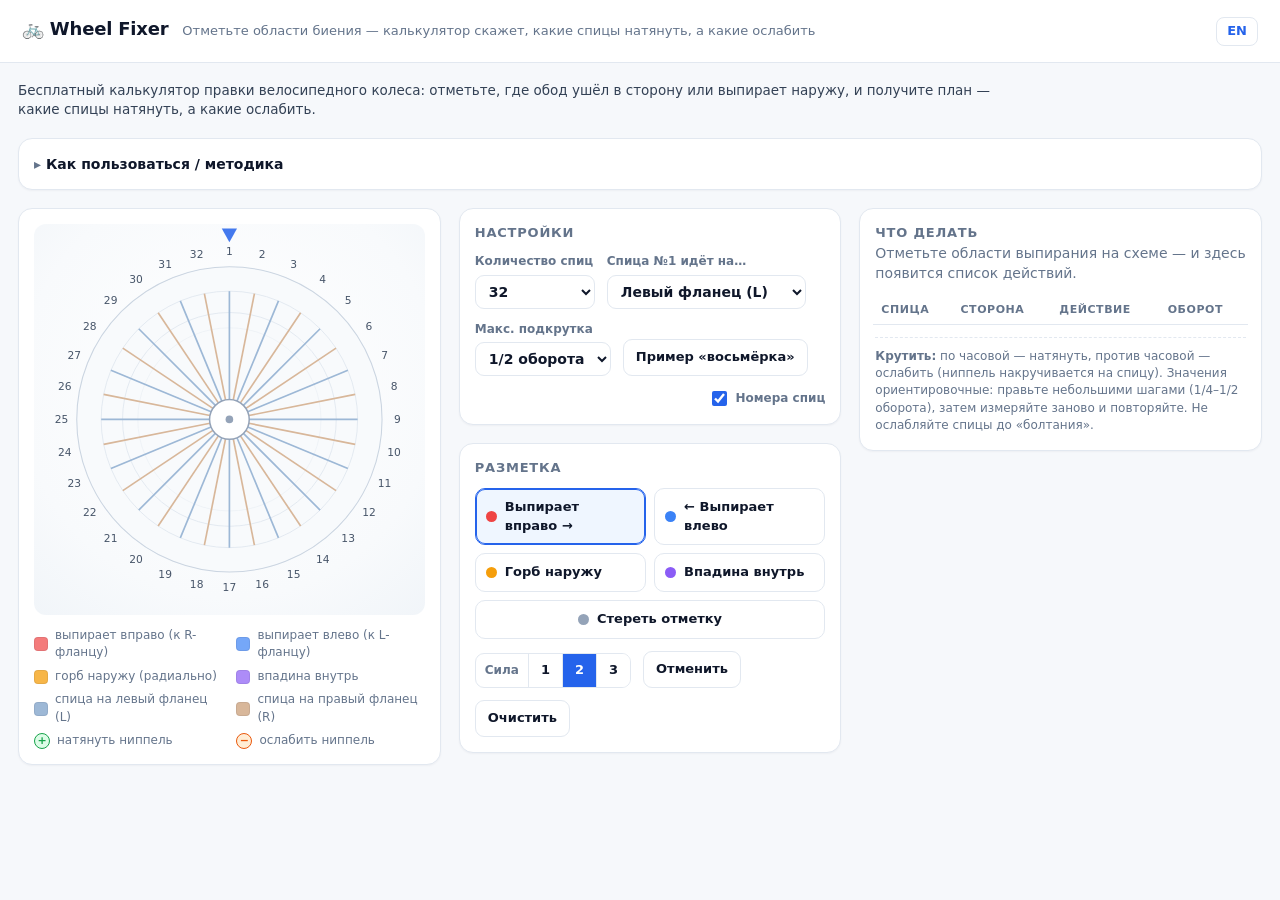
==== commit 2196b4bd: "Методика: схема крепления ниппеля (гайка на спице) + понятное объяснение направления; памятка в резу" ====
--- a/index.html
+++ b/index.html
@@ -9,8 +9,9 @@
 <link rel="alternate" hreflang="en" href="https://teodar.github.io/wheel-fixer/en/" />
 <link rel="alternate" hreflang="x-default" href="https://teodar.github.io/wheel-fixer/" />
 <meta name="robots" content="index,follow" />
+<meta name="yandex-verification" content="2a9a9aeb4d796e9a" />
 <meta name="theme-color" content="#2563eb" />
-<link rel="icon" href="favicon.svg" type="image/svg+xml" />
+<link rel="icon" href="favicon.svg?v=3" type="image/svg+xml" />
 <meta property="og:type" content="website" />
 <meta property="og:site_name" content="Wheel Fixer" />
 <meta property="og:title" content="Калькулятор правки велосипедного колеса — Wheel Fixer" />
@@ -52,13 +53,19 @@
             <br>• <span style="color:#ef4444;font-weight:700">красный</span> — выпирает вправо; <span style="color:#3b82f6;font-weight:700">синий</span> — влево (это и есть «восьмёрка»);
             <br>• <span style="color:#f59e0b;font-weight:700">оранжевый</span> — горб наружу; <span style="color:#8b5cf6;font-weight:700">фиолетовый</span> — впадина (радиальное биение).</li>
           <li>Смотрите таблицу «Что делать»: для каждой спицы указано, натянуть (− нет, «+») или ослабить и на сколько оборотов.</li>
-          <li>Подкрутите ниппели, снова проверьте колесо и повторите разметку. Обычно хватает 2–3 проходов.</li>
+          <li>Подкрутите ниппели (по часовой — натянуть, против — ослабить), снова проверьте колесо и повторите разметку. Обычно хватает 2–3 проходов.</li>
         </ol>
         <div class="callout">
           <b>Правило «восьмёрки» простыми словами:</b> там, где обод ушёл вправо, — натяните левую спицу и ослабьте правую (и наоборот). Калькулятор сам находит нужные спицы по обе стороны от отмеченного промежутка.
         </div>
         <div>
-          <b>Про обороты:</b> «натянуть» — по часовой стрелке, если смотреть на ниппель со стороны обода (обычная правая резьба). Точное число оборотов зависит от колеса, поэтому значения даны как ориентир — начинайте с меньшего и контролируйте натяжение по «звону» спиц.
+          <b>Куда крутить ниппель.</b> Ниппель — это <b>гайка</b>, накрученная на конец спицы. Резьба есть только на спице — в ободе её нет: ниппель просто вставлен в отверстие и держится в нём шляпкой. Поэтому натянуть спицу = <b>накрутить ниппель глубже</b>, как гайку на болт.
+          Крутите <b>по часовой стрелке</b>, если смотреть на ниппель сверху — <b>со стороны покрышки</b>: натягиваем. <b>Против часовой</b> — ослабляем. Смотрите обязательно сверху: со стороны втулки всё зеркально.
+          <br><b>Сомневаетесь?</b> Поверните один ниппель на 1/4 оборота по часовой — «звон» спицы станет выше. Стал ниже — крутили не туда. Точное число оборотов зависит от колеса, поэтому значения — ориентир.
+          <figure class="spoke-hint">
+            <img src="nipple.png" width="1200" height="522" loading="lazy" alt="Разрез крепления спицы к ободу: ниппель — это гайка, накрученная на резьбовой конец спицы. По часовой стрелке — натянуть, против часовой — ослабить." />
+            <figcaption><span class="c-tight">⟳ по часовой — натянуть</span><span class="c-loose">⟲ против часовой — ослабить</span></figcaption>
+          </figure>
         </div>
         <div>
           <b>Оговорки:</b> модель предполагает, что спицы чередуются L/R (обычная классическая сборка). Если у вас нестандартная схема (2:1, радиальные спицы и т.п.) — трактуйте результат как подсказку по направлению.
@@ -145,7 +152,7 @@
             <tbody></tbody>
           </table>
         </div>
-        <div class="note">Значения ориентировочные: правьте небольшими шагами (1/4–1/2 оборота), затем измеряйте заново и повторяйте. Держите натяжение в разумных пределах — не ослабляйте спицы до «болтания».</div>
+        <div class="note"><b>Крутить:</b> по часовой — натянуть, против часовой — ослабить (ниппель накручивается на спицу). Значения ориентировочные: правьте небольшими шагами (1/4–1/2 оборота), затем измеряйте заново и повторяйте. Не ослабляйте спицы до «болтания».</div>
       </div>
   </section>
 </main>
--- a/styles.css
+++ b/styles.css
@@ -22,6 +22,11 @@
   header .lang{margin-left:auto; font-size:13px; font-weight:700; color:var(--accent); text-decoration:none; border:1px solid var(--border); border-radius:8px; padding:4px 10px; white-space:nowrap}
   header .lang:hover{background:var(--accent-soft)}
   .intro{margin:0; font-size:13.5px; color:#334155; max-width:1000px}
+  .spoke-hint{margin:10px 0 0; display:flex; flex-direction:column; gap:8px; align-items:flex-start}
+  .spoke-hint img{width:100%; max-width:560px; height:auto; background:#fff; border-radius:10px}
+  .spoke-hint figcaption{display:flex; flex-wrap:wrap; gap:6px 18px; font-size:12.5px; font-weight:700}
+  .spoke-hint .c-tight{color:var(--tight)}
+  .spoke-hint .c-loose{color:var(--loose)}
 
   main{
     max-width:1440px; margin:0 auto; padding:18px;
